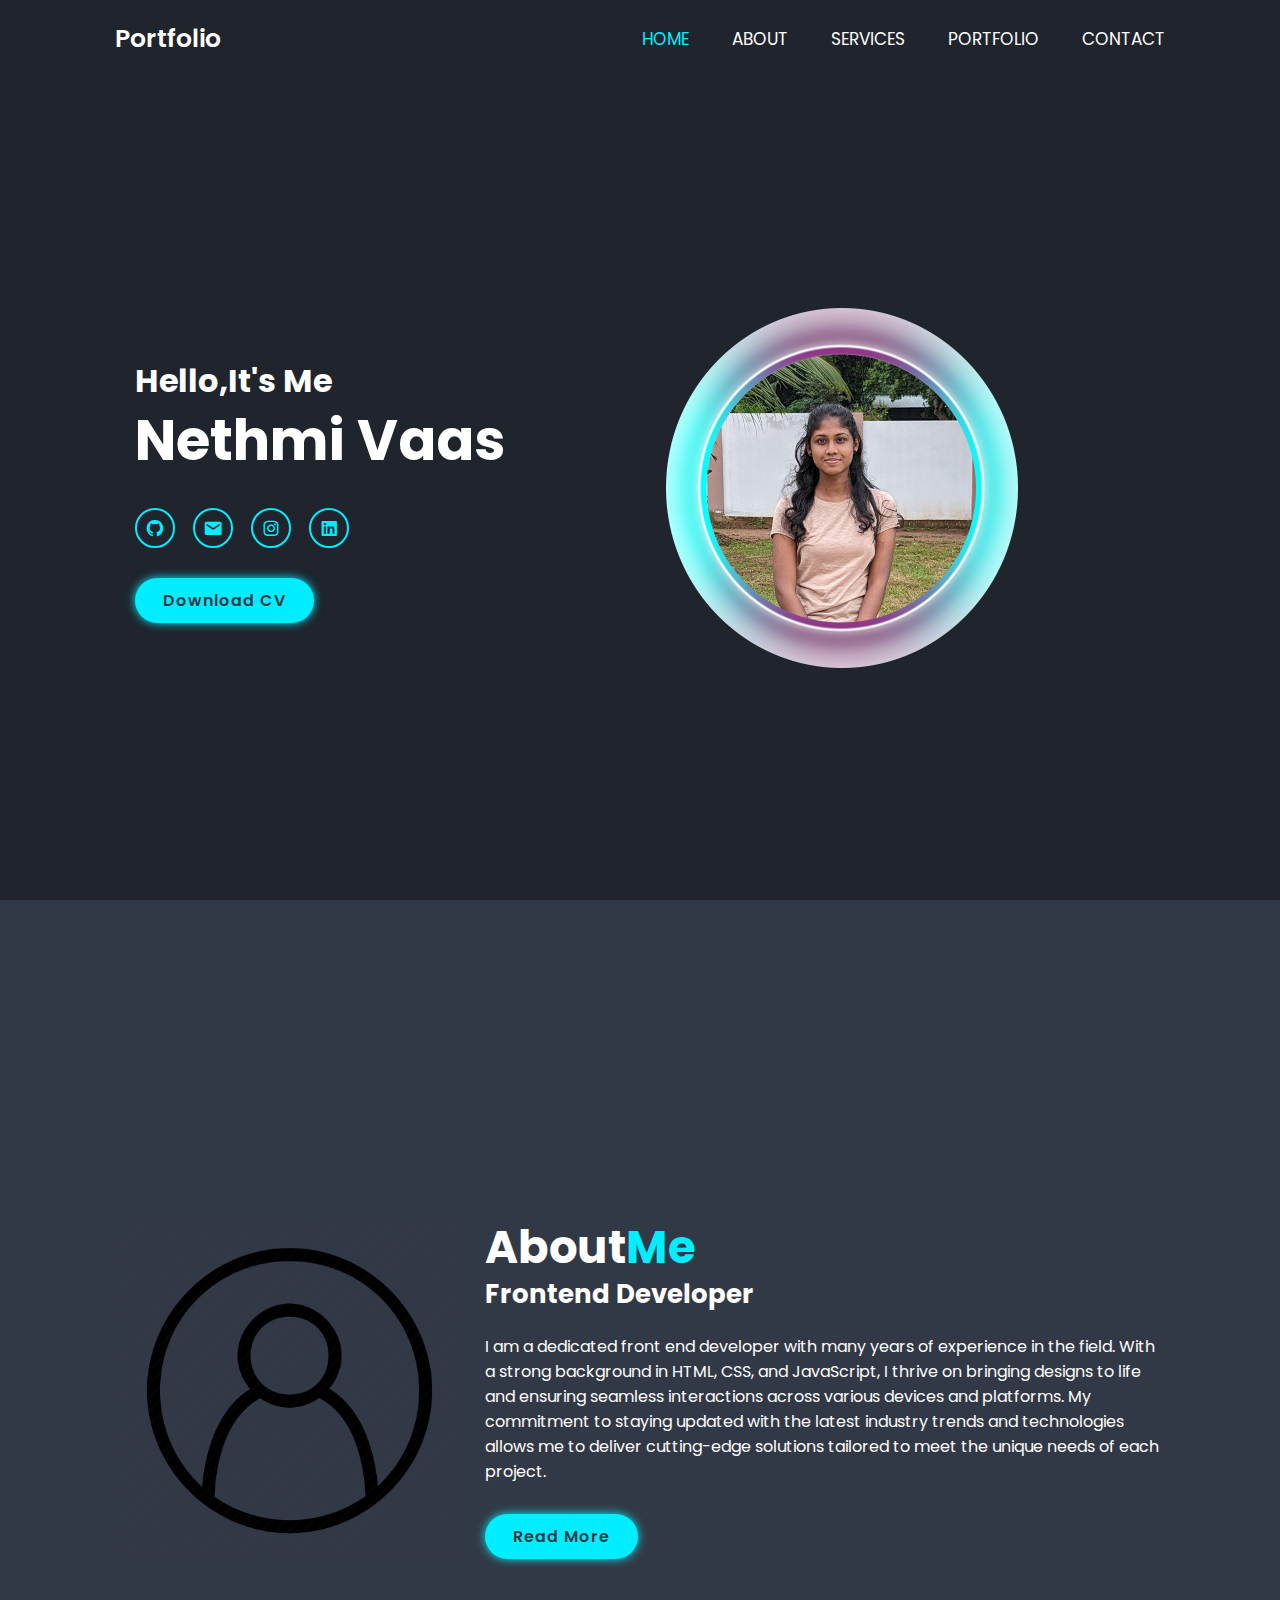
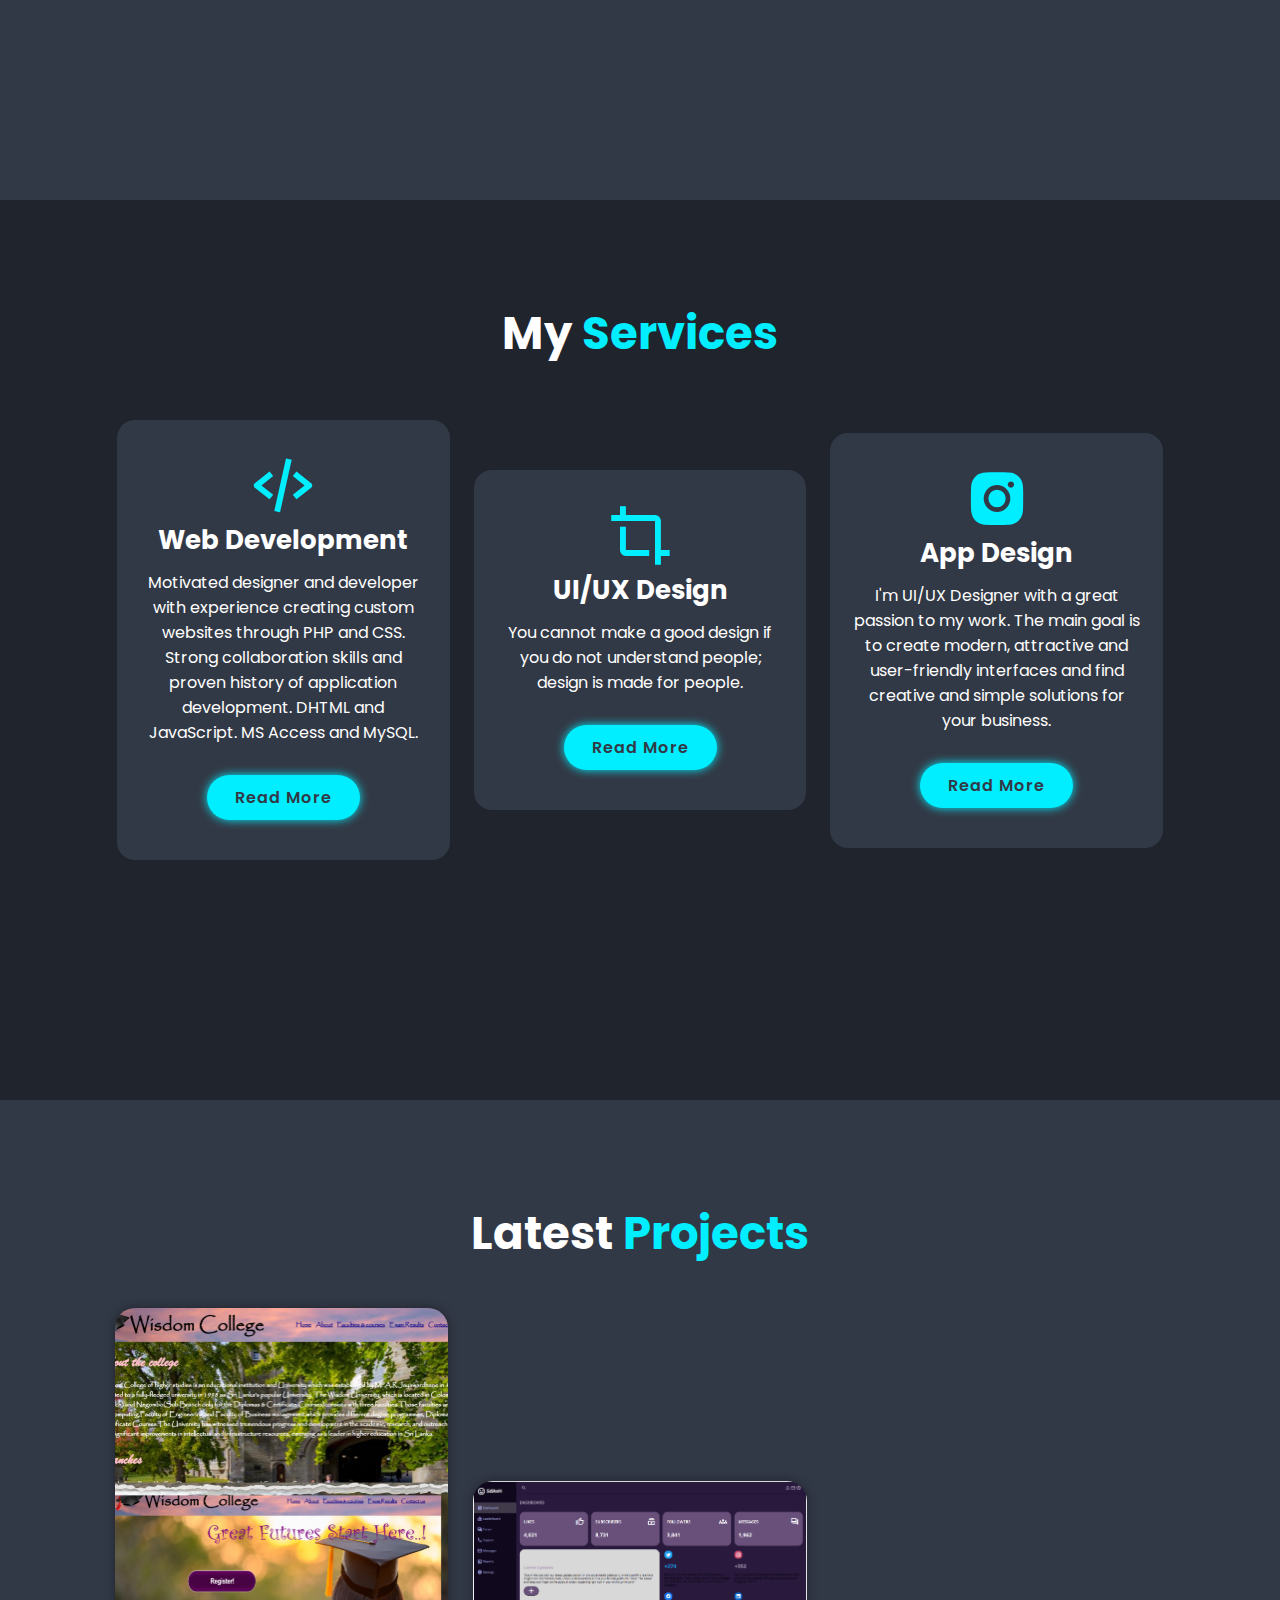
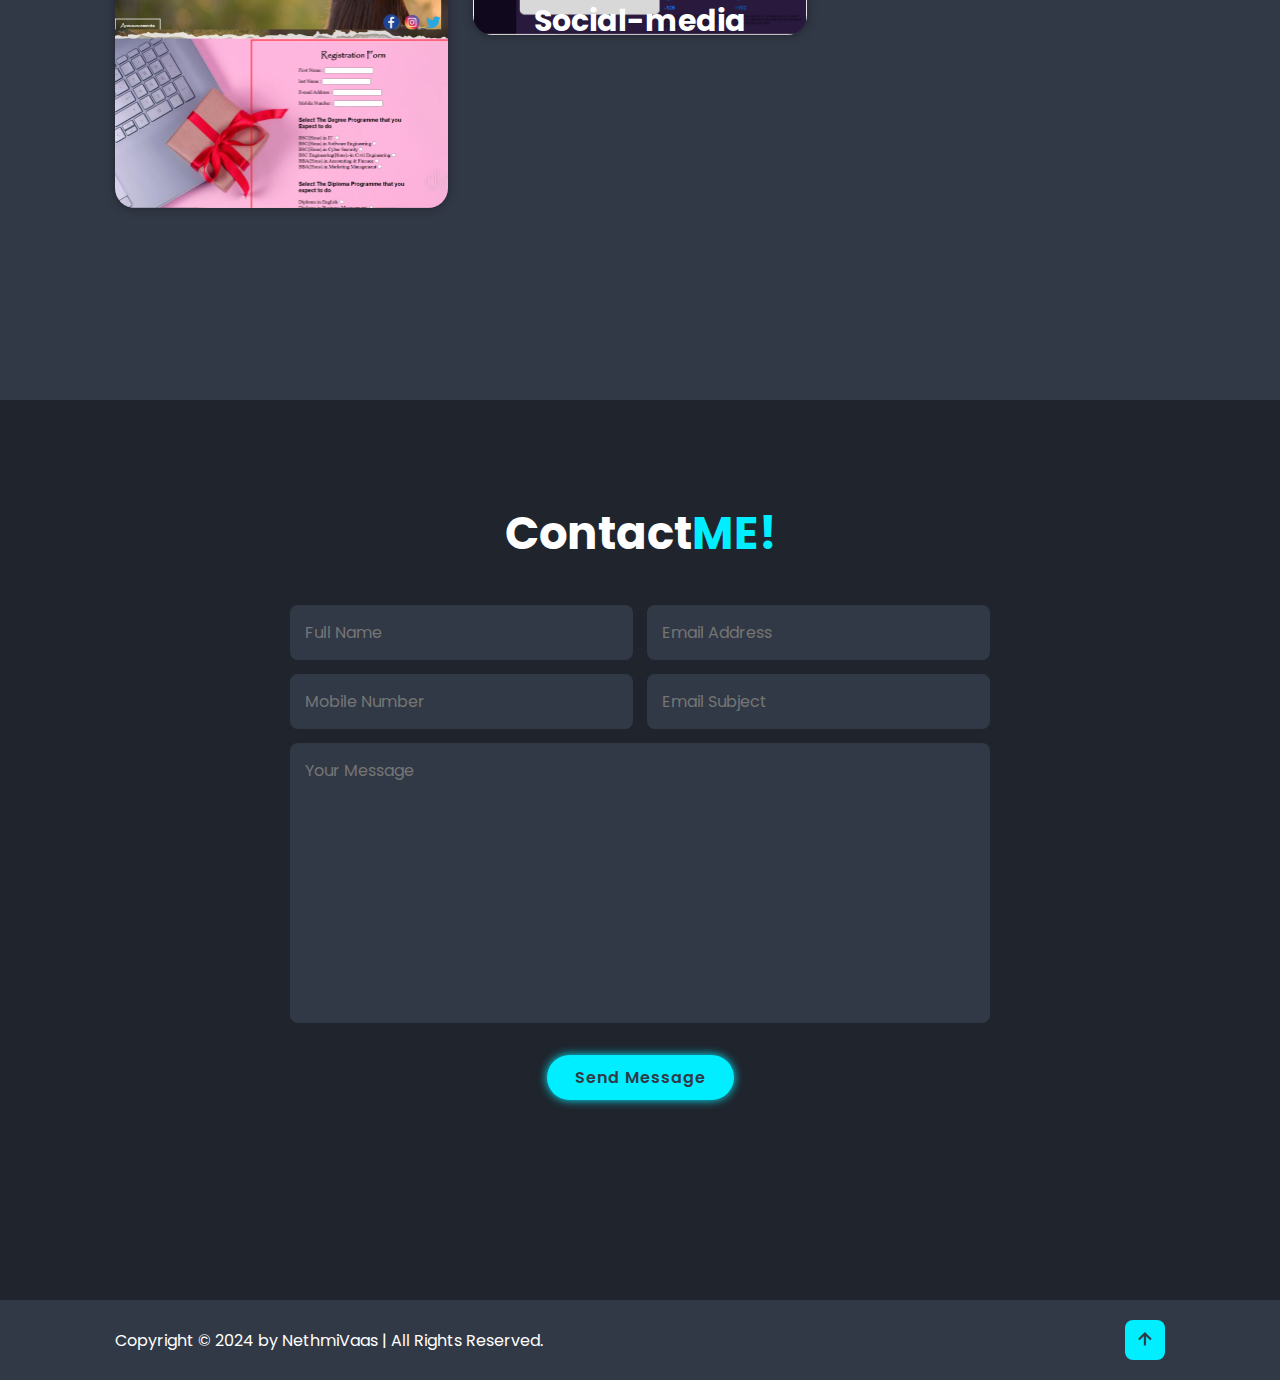
==== portfolio.html @ 6dd371f7 "commit1" ====
<!DOCTYPE html>
<html lang="en">

<head>
    <meta charset="UTF-8">
    <meta http-equiv="X-UA-Compatible" content="IE=edge">
    <meta name="viewport" content="width=device-width,initial-scale=1.0">
    <title>RESPONSIVE PERSONAL PORTFOLIO WEBSITE </title>
    <link href='https://unpkg.com/boxicons@2.1.4/css/boxicons.min.css' rel='stylesheet'>
    <link rel="stylesheet" type="text/css" href="styles.css">
</head>

<body>

    <header class="header">
        <a href="#" class="logo">Portfolio</a>
        <i class='bx bx-menu' id="menu-icon"></i>
        <nav class="navbar">
            <a href="#home" class="active">HOME</a>
            <a href="#about">ABOUT</a>
            <a href="#services">SERVICES</a>
            <a href="#portfolio">PORTFOLIO</a>
            <a href="#contact">CONTACT</a>
        </nav>
    </header>
    <section class="home" id="home">
        <div class="home-content">
            <h3>Hello,It's Me</h3>
            <h1>Nethmi Vaas</h1>

            <div class="social-media">
                <a href="https://github.com/shreya6360/Responsive-personal_portfolio"><i class='bx bxl-github'></i></a>
                <a href="#"><i class='bx bxs-envelope'></i></a>
                <a href="#"><i class='bx bxl-instagram'></i></a>
                <a href="www.linkedin.com/in/nethmi-vaas-1644072b2"><i class='bx bxl-linkedin-square'></i></a>
            </div>
            <a href="https://drive.google.com/file/d/1UxSoOuE0rz_4FgDJYCfLHQnn2N0CjHO7/view?usp=sharing"
                class="btn">Download CV</a>
        </div>
        <div class="home-img">
            <img src="img2.png" alt="">
        </div>
    </section>
    <section class="about" id="about">
        <div class="about-img">
            <img src="abou.png" alt="">
        </div>
        <div class="about-content">
            <h2 class="heading">About<span>Me</span></h2>
            <h3>Frontend Developer</h3>
            <p>I am a dedicated front end developer with many years of experience in the field. With a strong background
                in HTML, CSS, and JavaScript, I thrive on bringing designs to life and ensuring seamless interactions
                across various devices and platforms. My commitment to staying updated with the latest industry trends
                and technologies allows me to deliver cutting-edge solutions tailored to meet the unique needs of each
                project. </p>
            <a href="#" class="btn">Read More</a>
        </div>
    </section>
    <section class="services" id="services">
        <h2 class="heading">My <span>Services</span></h2>
        <div class="services-container">
            <div class="services-box">
                <i class='bx bx-code-alt'></i>
                <h3>Web Development</h3>
                <p>Motivated designer and developer
                    with experience creating custom websites through PHP and CSS.
                    Strong collaboration skills and proven history of application development. DHTML and JavaScript. MS
                    Access and MySQL.</p>
                <a href="#" class="btn">Read More</a>
            </div>

            <div class="services-box">
                <i class='bx bx-crop'></i>
                <h3>UI/UX Design</h3>
                <p>You cannot make a good design if you do not understand people; design is made for people.</p>
                <a href="#" class="btn">Read More</a>
            </div>

            <div class="services-box">
                <i class='bx bxl-instagram-alt'></i>
                <h3>App Design</h3>
                <p>I'm UI/UX Designer with a great passion to my work. The main goal is to create modern, attractive and
                    user-friendly interfaces and find creative and simple solutions for your business.
                </p>
                <a href="#" class="btn">Read More</a>
            </div>
        </div>
    </section>
    <section class="portfolio" id="portfolio">
        <h2 class="heading">Latest <span>Projects</span></h2>
        <div class="portfolio-container">
            <div class="portfolio-box">
                <img src="p3.png" alt="">
                <div class="portfolio-layer">
                    <h4>Wisdom College</h4>
                    <p>In this project I try making my own portfolio website for myself. Showcase my projects, my social
                        media handles, my experience on the website.</p>
                    <a href="#"><i class='bx bx-link-external'></i></a>
                </div>
            </div>
            <div class="portfolio-box">
                <img src="p4.png" alt="">
                <div class="portfolio-layer">
                    <h4>Social-media Dashboard</h4>
                    <p>In this project I created a social-media Dashboard to get all the social-media experiences in one
                        place.</p>
                    <a href="#"><i class='bx bx-link-external'></i></a>
                </div>
            </div>
            <div class="portfolio-box">
                <img src="p1.png" alt="">
                <div class="portfolio-layer">
                    <h4>Expense Tracker</h4>
                    <p>In here, I have created a expense Tracker to track all expenses in a one single place.</p>
                    <a href="#"><i class='bx bx-link-external'></i></a>
                </div>
            </div>


        </div>
    </section>
    <section class="contact" id="contact">
        <h2 class="heading">Contact<span>ME!</span></h2>
        <form action="#" name="submit-to-google-sheet">
            <div class="input-box">
                <input type="text" name="Name" placeholder="Full Name">
                <input type="email" name="Email Address" placeholder="Email Address">
            </div>
            <div class="input-box">
                <input type="number" name="Mobile Number" placeholder="Mobile Number">
                <input type="text" name="Email Subject" placeholder="Email Subject">
            </div>
            <textarea name="Your Message" id="" cols="30" rows="10" placeholder="Your Message"></textarea>
            <input type="submit" value="Send Message" class="btn">
        </form>
        <span id="msg"></span>
    </section>
    <footer class="footer">
        <div class="footer-text">
            <p>Copyright &copy; 2024 by NethmiVaas | All Rights Reserved.</p>
        </div>
        <div class="footer-iconTop">
            <a href="#home"><i class='bx bx-up-arrow-alt'></i></a>
        </div>
    </footer>
    <script src="https://unpkg.com/scrollreveal"></script>
    <script src="https://cdn.jsdelivr.net/npm/typed.js@2.0.12"></script>
    <script src="script.js"></script>
    <script>
        const scriptURL = 'https://script.google.com/macros/s/AKfycbzFPVGxI-75Ilkm2z_EMuI9ubPlp8-7dQmMzzdPiIunLPPzj3bcY1ohMdT_DfZ3zPwhTA/exec'
        const form = document.forms['submit-to-google-sheet']
        const msg = document.getElementById("msg")

        form.addEventListener('submit', e => {
            e.preventDefault()
            fetch(scriptURL, { method: 'POST', body: new FormData(form) })
                .then(response => {
                    msg.innerHTML = "Message sent successfully"
                    setTimeout(function () {
                        msg.innerHTML = ""
                    }, 5000)
                    form.reset()
                })
                .catch(error => console.error('Error!', error.message))
        })
    </script>

</body>

</html>
---- styles.css ----
@import url('https://fonts.googleapis.com/css2?family=Poppins:wght@300;400;500;600;700;800;900&display=swap');

* {
   margin: 0;
   padding: 0;
   box-sizing: border-box;
   text-decoration: none;
   border: none;
   outline: none;
   scroll-behavior: smooth;
   font-family: 'Poppins', sans-serif;

}

:root {
   --bg-color: #1f242d;
   --second-bg-color: #323946;
   --text-color: #fff;
   --main-color: #0ef;
}

html {
   font-size: 62.5%;
   overflow-x: hidden;

}

body {
   background: var(--bg-color);
   color: var(--text-color);
}

section {
   min-height: 100vh;
   padding: 10rem 9% 2rem;
}

.header {
   position: fixed;
   top: 0;
   left: 0;
   width: 100%;
   padding: 2rem 9%;
   background: var(--bg-color);
   display: flex;
   justify-content: space-between;
   align-items: center;
   z-index: 100;

}

.header.sticky {
   border-bottom: .1rem solid rgba(0, 0, 0, .2);
}

.logo {
   font-size: 2.5rem;
   color: var(--text-color);
   font-weight: 600;
   cursor: default;
}

.navbar a {
   font-size: 1.7rem;
   color: var(--text-color);
   margin-left: 4rem;
   transition: .3s;
}

.navbar a:hover,
.navbar a.active {
   color: var(--main-color);
}

#menu-icon {
   font-size: 3.6rem;
   color: var(--text-color);
   display: none;
}

.home {
   display: flex;
   justify-content: center;
   align-items: center;
}

.home-img img {
   width: 50vw;
   animation: floatImage 4s ease-in-out infinite;
}

@keyframes floatImage {
   0% {
      transform: translateY(0);

   }

   50% {
      transform: translateY(-22.4rem);
   }

   100% {
      transform: translateY(0);
   }

}

.home-content h3 {
   font-size: 3.2rem;
   font-weight: 700;

}

.home-content h3:nth-of-type(2) {
   margin-bottom: 2rem;
}

span {
   color: var(--main-color);
}

.home-content h1 {
   font-size: 5.6rem;
   font-weight: 700;
   line-height: 1.3;
}

.social-media a {
   display: inline-flex;
   justify-content: center;
   align-items: center;
   width: 4rem;
   height: 4rem;
   background: transparent;
   border: .2rem solid var(--main-color);
   border-radius: 50%;
   font-size: 2rem;
   color: var(--main-color);
   margin: 3rem 1.5rem 3rem 0;
   transition: .5s ease;
}

.social-media a:hover {
   background: var(--main-color);
   color: var(--second-bg-color);
   box-shadow: 0 0 1rem var(--main-color);
}

.btn {
   display: inline-block;
   padding: 1rem 2.8rem;
   background: var(--main-color);
   border-radius: 4rem;
   box-shadow: 0 0 1rem var(--main-color);
   font-size: 1.6rem;
   color: var(--second-bg-color);
   letter-spacing: .1rem;
   font-weight: 600;
   transition: .5s ease;
}

.btn:hover {
   box-shadow: none;
}

.about {
   display: flex;
   justify-content: center;
   align-items: center;
   gap: 2rem;
   background: var(--second-bg-color);
}

.about-img img {
   width: 35rem;
}

.heading {
   text-align: center;
   font-size: 4.5rem;
}

.about-content h2 {
   text-align: left;
   line-height: 1.2;
}

.about-content h3 {
   font-size: 2.6rem;
}

.about-content p {
   font-size: 1.6rem;
   margin: 2rem 0 3rem;
}

.services h2 {
   margin-bottom: 5rem;

}

.services-container {
   display: flex;
   justify-content: center;
   align-items: center;
   flex-wrap: wrap;
   gap: 2rem;
}

.services-container .services-box {
   flex: 1 1 30rem;
   background: var(--second-bg-color);
   padding: 3rem 2rem 4rem;
   border-radius: 2rem;
   text-align: center;
   border: .2rem solid var(--bg-color);
   transition: .5s ease;
}

.services-container .services-box:hover {
   border-color: var(--main-color);
   transform: scale(1.02);
}

.services-box i {
   font-size: 7rem;
   color: var(--main-color);
}

.services-box h3 {
   font-size: 2.6rem;
}

.services-box p {
   font-size: 1.6rem;
   margin: 1rem 0 3rem;
}

.portfolio {
   background: var(--second-bg-color);
}

.portfolio h2 {
   margin-bottom: 4rem;
}

.portfolio-container {
   display: grid;
   grid-template-columns: repeat(3, 1fr);
   align-items: center;
   gap: 2.5rem;
}

.portfolio-container .portfolio-box {
   position: relative;
   border-radius: 2rem;
   box-shadow: 0 0 1rem var(--bg-color);
   overflow: hidden;
   display: flex;
}

.portfolio-box img {
   width: 100%;
   transition: .5s ease;
}

.portfolio-box:hover img {
   transform: scale(1.1);
}

.portfolio-box .portfolio-layer {
   position: absolute;
   bottom: 0;
   left: 0;
   width: 100%;
   height: 100%;
   background: linear-gradient(rgba(0, 0, 0, .1), var(--main-color));
   display: flex;
   justify-content: center;
   align-items: center;
   flex-direction: column;
   text-align: center;
   padding: 0 4rem;
   transform: translateY(100%);
   transition: .5s ease;
}

.portfolio-box:hover .portfolio-layer {
   transform: translateY(0);
}

.portfolio-layer h4 {
   font-size: 3rem;
}

.portfolio-layer p {
   font-size: 1.6rem;
   margin: .3rem 0 1rem;
}

.portfolio-layer a {
   display: inline-flex;
   justify-content: center;
   align-items: center;
   width: 5rem;
   height: 5rem;
   background: var(--text-color);
   border-radius: 50%;
}

.portfolio-layer a i {
   font-size: 2rem;
   color: var(--second-bg-color);
}

.contact h2 {
   margin-bottom: 3rem;
}

.contact form {
   max-width: 70rem;
   margin: 1rem auto;
   text-align: center;
   margin-bottom: 3rem;
}

.contact form .input-box {
   display: flex;
   justify-content: space-between;
   flex-wrap: wrap;
}

.contact form .input-box input,
.contact form textarea {
   width: 100%;
   padding: 1.5rem;
   font-size: 1.6rem;
   color: var(--text-color);
   background: var(--second-bg-color);
   border-radius: .8rem;
   margin: .7rem 0;
}

.contact form .input-box input {
   width: 49%;
}

.contact form textarea {
   resize: none;
}

.contact form .btn {
   margin-top: 2rem;
   cursor: pointer;
}

.footer {
   display: flex;
   justify-content: space-between;
   align-items: center;
   flex-wrap: wrap;
   padding: 2rem 9%;
   background: var(--second-bg-color);
}

.footer-text p {
   font-size: 1.6rem;
}

.footer-iconTop a {
   display: inline-flex;
   justify-content: center;
   align-items: center;
   padding: .8rem;
   background: var(--main-color);
   border-radius: .8rem;
   transition: .5s ease;
}

.footer-iconTop a:hover {
   box-shadow: 0 0 1rem var(--main-color);
}

.footer-iconTop a i {
   font-size: 2.4rem;
   color: var(--second-bg-color);
}

@media (max-width:1200px) {
   html {
      font-size: 55%;
   }
}

@media(max-width:991px) {
   .header {
      padding: 2rem 3%;
   }

   section {
      padding: 10rem 3% 2rem;
   }

   .services {
      padding-bottom: 7rem;
   }

   .portfolio {
      padding-bottom: 7rem;
   }

   .contact {
      min-height: auto;
   }

   .footer {
      padding: 2rem 3%;
   }
}

@media(max-width:768px) {
   #menu-icon {
      display: block;
   }

   .navbar {
      position: absolute;
      top: 100%;
      left: 0;
      width: 100%;
      padding: 1rem 3%;
      background: var(--bg-color);
      border-top: .1rem solid rgba(0, 0, 0, .2);
      box-shadow: 0 .5rem 1rem rgba(0, 0, 0, .2);
      display: none;
   }

   .navbar.active {
      display: block;
   }

   .navbar a {
      display: block;
      font-size: 2rem;
      margin: 3rem 0;
   }

   .home {
      flex-direction: column;
   }

   .home-content h3 {
      font-size: 2.6rem;
   }

   .home-content h1 {
      font-size: 5rem;
   }

   .home-img img {
      width: 70vw;
      margin-top: 4rem;
   }

   .about {
      flex-direction: column-reverse;
   }

   .about img {
      width: 70vw;
      margin-top: 4rem;
   }

   .services h2 {
      margin-bottom: 3rem;
   }

   .portfolio h2 {
      margin-bottom: 3rem;
   }

   .portfolio-container {
      grid-template-columns: repeat(2, 1fr);
   }
}

@media(max-width:617px) {
   .portfolio-container {
      grid-template-columns: 1fr;
   }
}

@media(max-width:450px) {
   html {
      font-size: 50%;
   }

   .contact form .input-box input {
      width: 100%;
   }
}

@media(max-width:365px) {
   .home-img img {
      width: 90vw;
   }

   .about-img img {
      width: 90vw;
   }

   .footer {
      flex-direction: column-reverse;
   }

   .footer p {
      text-align: center;
      margin-top: 2rem;
   }
}

#msg {
   color: #61b752;
   margin-top: -10px;
   display: block;
}
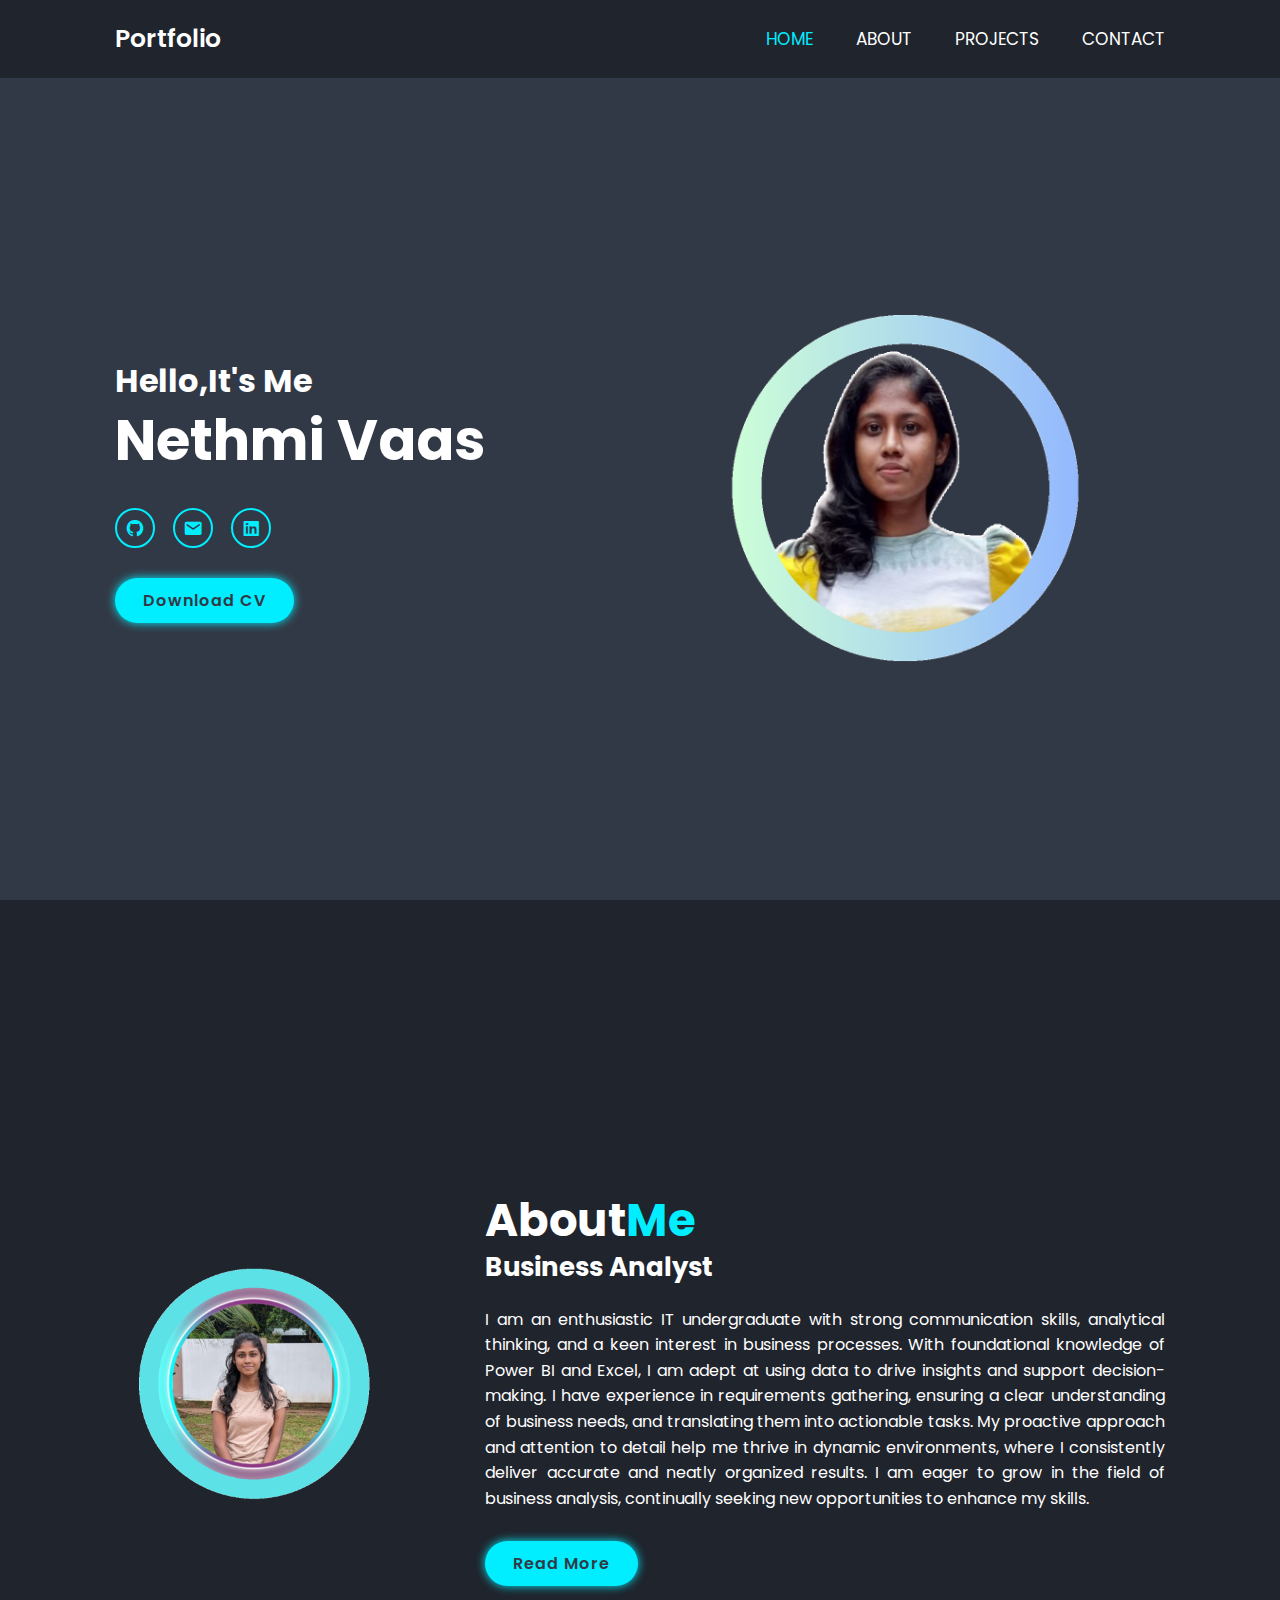
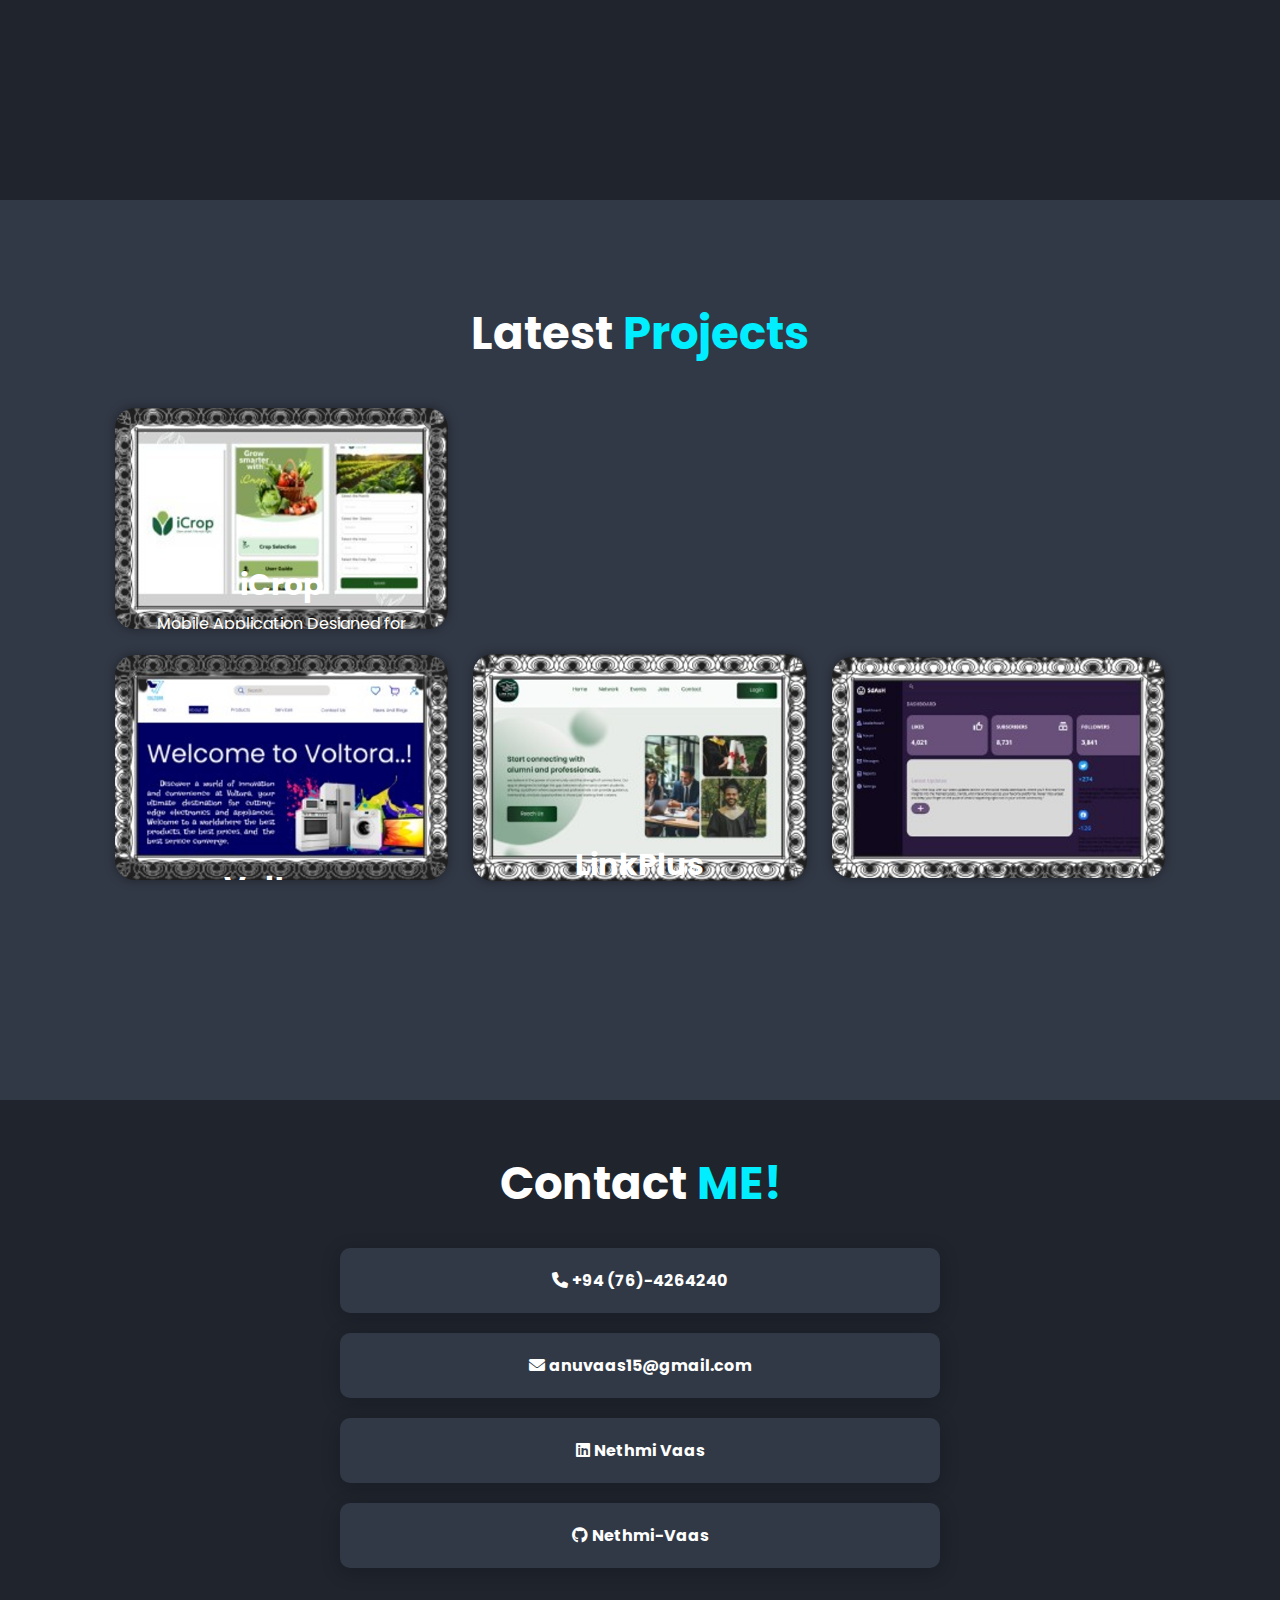
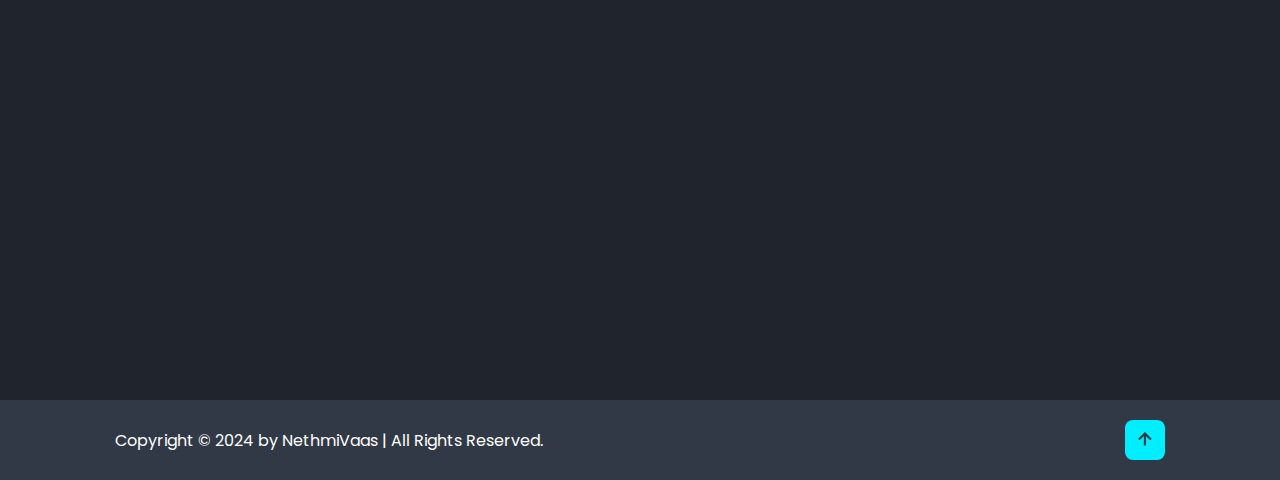
==== commit 979556ec: "first commit" ====
--- a/portfolio.html
+++ b/portfolio.html
@@ -8,6 +8,7 @@
     <title>RESPONSIVE PERSONAL PORTFOLIO WEBSITE </title>
     <link href='https://unpkg.com/boxicons@2.1.4/css/boxicons.min.css' rel='stylesheet'>
     <link rel="stylesheet" type="text/css" href="styles.css">
+    <link rel="stylesheet" href="https://cdnjs.cloudflare.com/ajax/libs/font-awesome/6.0.0-beta3/css/all.min.css">
 </head>
 
 <body>
@@ -18,8 +19,8 @@
         <nav class="navbar">
             <a href="#home" class="active">HOME</a>
             <a href="#about">ABOUT</a>
-            <a href="#services">SERVICES</a>
-            <a href="#portfolio">PORTFOLIO</a>
+          
+            <a href="#portfolio">PROJECTS</a>
             <a href="#contact">CONTACT</a>
         </nav>
     </header>
@@ -29,81 +30,49 @@
             <h1>Nethmi Vaas</h1>
 
             <div class="social-media">
-                <a href="https://github.com/shreya6360/Responsive-personal_portfolio"><i class='bx bxl-github'></i></a>
-                <a href="#"><i class='bx bxs-envelope'></i></a>
-                <a href="#"><i class='bx bxl-instagram'></i></a>
-                <a href="www.linkedin.com/in/nethmi-vaas-1644072b2"><i class='bx bxl-linkedin-square'></i></a>
+                <a href="https://github.com/Nethmi-Vaas"><i class='bx bxl-github'></i></a>
+                <a href="anuvaas15@gmail.com"><i class='bx bxs-envelope'></i></a>
+                
+                <a href="https://www.linkedin.com/in/nethmi-vaas-1644072b2/"><i class='bx bxl-linkedin-square'></i></a>
             </div>
-            <a href="https://drive.google.com/file/d/1UxSoOuE0rz_4FgDJYCfLHQnn2N0CjHO7/view?usp=sharing"
-                class="btn">Download CV</a>
+            <a href="Resume.pdf" class="btn" download="Nethmi VaasCV.pdf">Download CV</a>
+
         </div>
         <div class="home-img">
-            <img src="img2.png" alt="">
+            <img src="PPhoto.png" alt="">
         </div>
     </section>
     <section class="about" id="about">
         <div class="about-img">
-            <img src="abou.png" alt="">
+            <img src="PPhoto1.png" alt="">
         </div>
         <div class="about-content">
             <h2 class="heading">About<span>Me</span></h2>
-            <h3>Frontend Developer</h3>
-            <p>I am a dedicated front end developer with many years of experience in the field. With a strong background
-                in HTML, CSS, and JavaScript, I thrive on bringing designs to life and ensuring seamless interactions
-                across various devices and platforms. My commitment to staying updated with the latest industry trends
-                and technologies allows me to deliver cutting-edge solutions tailored to meet the unique needs of each
-                project. </p>
+            <h3>Business Analyst</h3>
+            <p class="justified-text">I am an enthusiastic IT undergraduate with strong communication skills, analytical thinking, and a keen interest in business processes. With foundational knowledge of Power BI and Excel, I am adept at using data to drive insights and support decision-making. I have experience in requirements gathering, ensuring a clear understanding of business needs, and translating them into actionable tasks. My proactive approach and attention to detail help me thrive in dynamic environments, where I consistently deliver accurate and neatly organized results. I am eager to grow in the field of business analysis, continually seeking new opportunities to enhance my skills.</p>
+
             <a href="#" class="btn">Read More</a>
         </div>
     </section>
-    <section class="services" id="services">
-        <h2 class="heading">My <span>Services</span></h2>
-        <div class="services-container">
-            <div class="services-box">
-                <i class='bx bx-code-alt'></i>
-                <h3>Web Development</h3>
-                <p>Motivated designer and developer
-                    with experience creating custom websites through PHP and CSS.
-                    Strong collaboration skills and proven history of application development. DHTML and JavaScript. MS
-                    Access and MySQL.</p>
-                <a href="#" class="btn">Read More</a>
-            </div>
-
-            <div class="services-box">
-                <i class='bx bx-crop'></i>
-                <h3>UI/UX Design</h3>
-                <p>You cannot make a good design if you do not understand people; design is made for people.</p>
-                <a href="#" class="btn">Read More</a>
-            </div>
-
-            <div class="services-box">
-                <i class='bx bxl-instagram-alt'></i>
-                <h3>App Design</h3>
-                <p>I'm UI/UX Designer with a great passion to my work. The main goal is to create modern, attractive and
-                    user-friendly interfaces and find creative and simple solutions for your business.
-                </p>
-                <a href="#" class="btn">Read More</a>
-            </div>
-        </div>
-    </section>
+    
     <section class="portfolio" id="portfolio">
         <h2 class="heading">Latest <span>Projects</span></h2>
         <div class="portfolio-container">
             <div class="portfolio-box">
-                <img src="p3.png" alt="">
+                <img src="Icrop.png" alt="">
                 <div class="portfolio-layer">
-                    <h4>Wisdom College</h4>
-                    <p>In this project I try making my own portfolio website for myself. Showcase my projects, my social
-                        media handles, my experience on the website.</p>
+                    <h4>iCrop</h4>
+                    <p>Mobile Application Designed for recommending suitable crops for farmers based on market prices according to geographic locations, and specific months. The application will be developed with a user-friendly interface, ensuring accessibility for farmers
+                         with varying levels of technological proficiency and available resources.</p>
                     <a href="#"><i class='bx bx-link-external'></i></a>
                 </div>
             </div>
             <div class="portfolio-box">
-                <img src="p4.png" alt="">
+                <img src="HR.PNG" alt="">
                 <div class="portfolio-layer">
-                    <h4>Social-media Dashboard</h4>
-                    <p>In this project I created a social-media Dashboard to get all the social-media experiences in one
-                        place.</p>
+                    <h4>HR Analytics Dashboard</h4>
+                    <p>This HR Analytics Dashboard, created as a practice project, provides key insights into total employees, gender distribution, promotion status, service years, job levels, and employee distance 
+                        status for efficient HR management.</p>
                     <a href="#"><i class='bx bx-link-external'></i></a>
                 </div>
             </div>
@@ -115,26 +84,57 @@
                     <a href="#"><i class='bx bx-link-external'></i></a>
                 </div>
             </div>
+            <div class="portfolio-box">
+                <img src="voltora.PNG" alt="">
+                <div class="portfolio-layer">
+                    <h4>Voltora</h4>
+                    <p>This is a UI/UX designed for website that revolutionize this landscape by introducing a user-centric and visually engaging 
+                        platform for electronic and appliance enthusiasts.</p>
+                    <a href="#"><i class='bx bx-link-external'></i></a>
+                </div>
+            </div>
+            <div class="portfolio-box">
+                <img src="linkplus.PNG" alt="">
+                <div class="portfolio-layer">
+                    <h4>LinkPlus</h4>
+                    <p>A website developed for alumni networking and career opportunities. This includes features such as secure user authentication, alumni profiles, a search and connect function, 
+                        private messaging, event management, discussion forums, and a job board.</p>
+                    <a href="#"><i class='bx bx-link-external'></i></a>
+                </div>
+            </div>
+            <div class="portfolio-box">
+                <img src="DB.PNG" alt="">
+                <div class="portfolio-layer">
+                    <h4>social-media Dashboard</h4>
+                    <p>This social-media Analytics Dashboard, created as a practice project, to analyze social media activities.</p>
+                    <a href="#"><i class='bx bx-link-external'></i></a>
+                </div>
+            </div>
 
 
         </div>
     </section>
+   
     <section class="contact" id="contact">
-        <h2 class="heading">Contact<span>ME!</span></h2>
-        <form action="#" name="submit-to-google-sheet">
-            <div class="input-box">
-                <input type="text" name="Name" placeholder="Full Name">
-                <input type="email" name="Email Address" placeholder="Email Address">
+        <h2 class="heading">Contact<span> ME!</span></h2>
+        <div class="contact-container">
+            <div class="contact-box">
+                <p><i class="fas fa-phone"></i> <a href="tel:+94764264240">+94 (76)-4264240</a></p>
             </div>
-            <div class="input-box">
-                <input type="number" name="Mobile Number" placeholder="Mobile Number">
-                <input type="text" name="Email Subject" placeholder="Email Subject">
+            <div class="contact-box">
+                <p><i class="fas fa-envelope"></i> <a href="mailto:anuvaas15@gmail.com">anuvaas15@gmail.com</a></p>
             </div>
-            <textarea name="Your Message" id="" cols="30" rows="10" placeholder="Your Message"></textarea>
-            <input type="submit" value="Send Message" class="btn">
-        </form>
+            <div class="contact-box">
+                <p><i class="fab fa-linkedin"></i> <a href="https://www.linkedin.com/in/nethmi-vaas-1644072b2/" target="_blank">Nethmi Vaas</a></p>
+            </div>
+            <div class="contact-box">
+                <p><i class="fab fa-github"></i> <a href="https://github.com/Nethmi-Vaas" target="_blank">Nethmi-Vaas</a></p>
+            </div>
+            
+        </div>
         <span id="msg"></span>
     </section>
+    
     <footer class="footer">
         <div class="footer-text">
             <p>Copyright &copy; 2024 by NethmiVaas | All Rights Reserved.</p>
--- a/styles.css
+++ b/styles.css
@@ -26,7 +26,7 @@
 }
 
 body {
-   background: var(--bg-color);
+   background: var(--second-bg-color);
    color: var(--text-color);
 }
 
@@ -80,14 +80,19 @@
 
 .home {
    display: flex;
-   justify-content: center;
-   align-items: center;
+   justify-content: left;
+   align-items: center;
+}
+
+.home-img {
+   margin-left: auto; /* This pushes the image container to the right */
 }
 
 .home-img img {
-   width: 50vw;
+   width: 40vw;
    animation: floatImage 4s ease-in-out infinite;
 }
+
 
 @keyframes floatImage {
    0% {
@@ -168,11 +173,17 @@
    justify-content: center;
    align-items: center;
    gap: 2rem;
-   background: var(--second-bg-color);
+   background: var(--bg-color);
 }
 
 .about-img img {
    width: 35rem;
+}
+.justified-text {
+   text-align: justify;
+   font-size: 1rem; /* Adjust font size as needed */
+   line-height: 1.6; /* Adjust for better readability */
+   margin: 20px 0; /* Add some margin for spacing */
 }
 
 .heading {
@@ -237,7 +248,8 @@
 }
 
 .portfolio {
-   background: var(--second-bg-color);
+   background: var(   --second-bg-color
+   );
 }
 
 .portfolio h2 {
@@ -313,45 +325,50 @@
    color: var(--second-bg-color);
 }
 
+.contact {
+   background: var(--bg-color); /* Background color for the section */
+   padding: 50px 20px; /* Padding for spacing */
+   text-align: center; /* Center align section header */
+}
+
 .contact h2 {
    margin-bottom: 3rem;
 }
 
-.contact form {
-   max-width: 70rem;
-   margin: 1rem auto;
-   text-align: center;
-   margin-bottom: 3rem;
-}
-
-.contact form .input-box {
-   display: flex;
-   justify-content: space-between;
-   flex-wrap: wrap;
-}
-
-.contact form .input-box input,
-.contact form textarea {
-   width: 100%;
-   padding: 1.5rem;
-   font-size: 1.6rem;
-   color: var(--text-color);
-   background: var(--second-bg-color);
-   border-radius: .8rem;
-   margin: .7rem 0;
-}
-
-.contact form .input-box input {
-   width: 49%;
-}
-
-.contact form textarea {
-   resize: none;
-}
-
-.contact form .btn {
-   margin-top: 2rem;
-   cursor: pointer;
+.contact-container {
+   display: flex; /* Use flexbox for layout */
+   flex-direction: column; /* Stack boxes vertically */
+   align-items: center; /* Center boxes */
+   gap: 20px; /* Space between boxes */
+}
+
+.contact-box {
+   background-color: var(--second-bg-color); /* Use the same background color as the form inputs */
+   color: var(--text-color); /* Use the same text color */
+   padding: 2rem; /* Padding inside the box */
+   border-radius: 1rem; /* Rounded corners */
+   box-shadow: 0 4px 20px rgba(0, 0, 0, 0.2); /* Shadow for depth */
+   width: 100%; /* Make each box take the full width */
+   max-width: 600px; /* Maximum width for each box */
+   text-align: center; /* Center align text in the box */
+}
+
+.contact-box p {
+   margin: 0; /* Remove margin */
+   font-size: 1.6rem; /* Font size for the text (adjusted for better visibility) */
+}
+
+.contact-box a {
+   color: #ffffff; /* Change link color to white */
+   text-decoration: none; /* Remove underline from links */
+   font-weight: bold; /* Make links bold */
+   font-size: 1.6rem; /* Ensure link font size matches the paragraph */
+   transition: color 0.3s; /* Smooth transition for color change */
+}
+
+.contact-box a:hover {
+   color:  #0ef; /* Change link color to light blue on hover */
+   text-decoration: underline; /* Underline links on hover */
 }
 
 .footer {
@@ -523,4 +540,4 @@
    color: #61b752;
    margin-top: -10px;
    display: block;
-}+}
